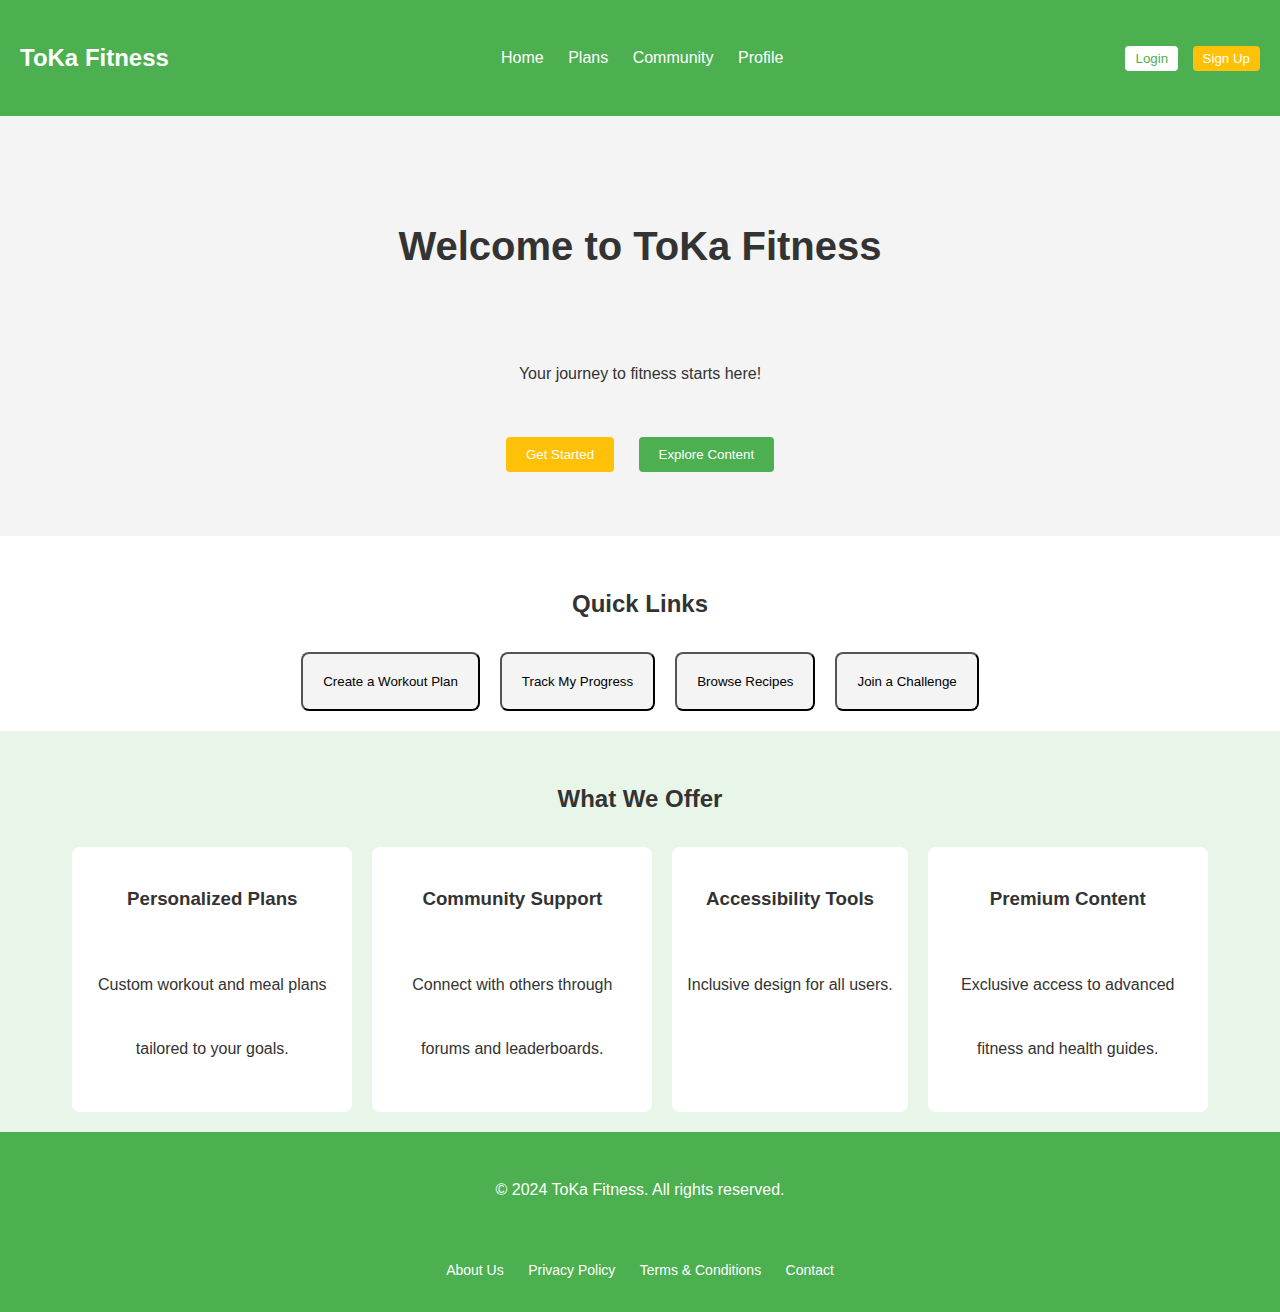
==== Toka fitness/index.html @ 469d5b6a "Toka fitness" ====
<!DOCTYPE html>
<html lang="en">
<head>
    <meta charset="UTF-8">
    <meta name="viewport" content="width=device-width, initial-scale=1.0">
    <title>ToKa Fitness</title>
    <link rel="stylesheet" href="styles.css">
    <script defer src="app.js"></script>
</head>
<body>
    <!-- Header Section -->
    <header class="header">
        <div class="logo">ToKa Fitness</div>
        <nav class="nav-bar">
            <a href="#home">Home</a>
            <a href="#plans">Plans</a>
            <a href="#community">Community</a>
            <a href="#profile">Profile</a>
        </nav>
        <div class="auth-buttons">
            <button class="btn" id="login">Login</button>
            <button class="btn primary" id="signup">Sign Up</button>
        </div>
    </header>
 
    <!-- Hero Section -->
    <section class="hero">
        <h1>Welcome to ToKa Fitness</h1>
        <p>Your journey to fitness starts here!</p>
        <div class="hero-buttons">
            <button class="btn primary" id="getStarted">Get Started</button>
            <button class="btn" id="exploreContent">Explore Content</button>
        </div>
    </section>
 
    <!-- Quick Links Section -->
    <section class="quick-links">
        <h2>Quick Links</h2>
        <div class="links">
            <button class="card" id="workoutPlan">Create a Workout Plan</button>
            <button class="card" id="progress">Track My Progress</button>
            <button class="card" id="recipes">Browse Recipes</button>
            <button class="card" id="challenge">Join a Challenge</button>
        </div>
    </section>
 
    <!-- Highlighted Features Section -->
    <section class="features">
        <h2>What We Offer</h2>
        <div class="feature-cards">
            <div class="feature">
                <h3>Personalized Plans</h3>
                <p>Custom workout and meal plans tailored to your goals.</p>
            </div>
            <div class="feature">
                <h3>Community Support</h3>
                <p>Connect with others through forums and leaderboards.</p>
            </div>
            <div class="feature">
                <h3>Accessibility Tools</h3>
                <p>Inclusive design for all users.</p>
            </div>
            <div class="feature">
                <h3>Premium Content</h3>
                <p>Exclusive access to advanced fitness and health guides.</p>
            </div>
        </div>
    </section>
 
    <!-- Footer -->
    <footer class="footer">
        <p>&copy; 2024 ToKa Fitness. All rights reserved.</p>
        <div class="footer-links">
            <a href="#about">About Us</a>
            <a href="#privacy">Privacy Policy</a>
            <a href="#terms">Terms & Conditions</a>
            <a href="#contact">Contact</a>
        </div>
    </footer>
</body>
</html>
---- Toka fitness/styles.css ----
body {
    margin: 0;
    font-family: Arial, sans-serif;
    line-height: 4.0;
    color: #333;
}
 
h1, h2, h3 {
    margin: 0;
}
 
a {
    text-decoration: none;
    color: #333;
}
 
/* Header */
.header {
    display: flex;
    justify-content: space-between;
    align-items: center;
    background-color: #4CAF50;
    padding: 10px 20px;
    color: white;
}
 
.header .logo {
    font-size: 24px;
    font-weight: bold;
}
 
.nav-bar a {
    margin: 0 10px;
    color: white;
}
 
.auth-buttons .btn {
    margin-left: 10px;
    padding: 5px 10px;
    border: none;
    border-radius: 4px;
    background: white;
    color: #4CAF50;
    cursor: pointer;
}
 
.auth-buttons .btn.primary {
    background: #FFC107;
    color: white;
}
 
/* Hero Section */
.hero {
    text-align: center;
    padding: 50px 20px;
    background: #F4F4F4;
}
 
.hero h1 {
    margin-bottom: 10px;
    font-size: 2.5em;
}
 
.hero-buttons .btn {
    margin: 10px;
    padding: 10px 20px;
    border: none;
    border-radius: 4px;
    background: #4CAF50;
    color: white;
    cursor: pointer;
}
 
.hero-buttons .btn.primary {
    background: #FFC107;
}
 
/* Quick Links Section */
.quick-links {
    padding: 20px;
    background: #FFF;
    text-align: center;
}
 
.quick-links .links {
    display: flex;
    justify-content: center;
    gap: 20px;
}
 
.quick-links .card {
    padding: 20px;
    background: #F4F4F4;
    border-radius: 8px;
    transition: transform 0.2s;
}
 
.quick-links .card:hover {
    transform: scale(1.05);
}
 
/* Features Section */
.features {
    padding: 20px;
    background: #E8F5E9;
    text-align: center;
}
 
.feature-cards {
    display: flex;
    justify-content: center;
    gap: 20px;
    flex-wrap: wrap;
}
 
.feature {
    padding: 15px;
    background: white;
    border-radius: 8px;
    max-width: 250px;
}
 
/* Footer */
.footer {
    text-align: center;
    padding: 10px;
    background: #4CAF50;
    color: white;
}
 
.footer-links a {
    margin: 0 10px;
    color: white;
    font-size: 14px;
}
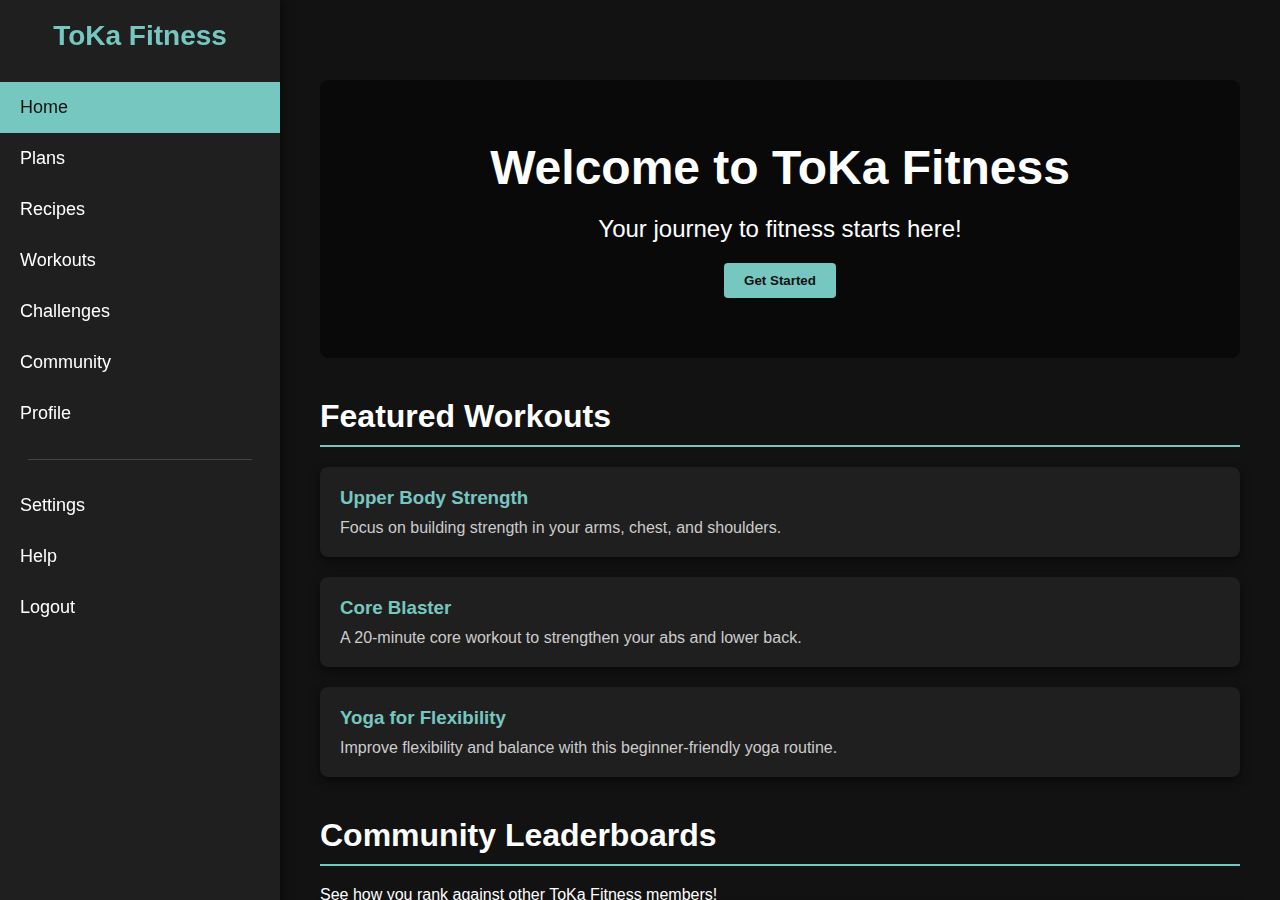
==== commit d50c9433: "agrsa" ====
--- a/Toka fitness/index.html
+++ b/Toka fitness/index.html
@@ -3,79 +3,291 @@
 <head>
     <meta charset="UTF-8">
     <meta name="viewport" content="width=device-width, initial-scale=1.0">
-    <title>ToKa Fitness</title>
+    <title>ToKa Fitness - Modern UI</title>
     <link rel="stylesheet" href="styles.css">
     <script defer src="app.js"></script>
+<style>
+    /* Reset & Font */
+    body, h1, h2, h3, p, button {
+        margin: 0;
+        padding: 0;
+        box-sizing: border-box;
+    }
+
+    body {
+        margin: 0;
+        font-family: 'Arial', sans-serif;
+        display: flex;
+        height: 100vh;
+        background-color: #121212;
+        color: #ffffff;
+        overflow: hidden;
+    }
+
+    /* Side Navigation */
+    .side-nav {
+        width: 280px;
+        height: 100%;
+        background-color: #1f1f1f;
+        display: flex;
+        flex-direction: column;
+        padding: 20px 0;
+        position: fixed;
+        box-shadow: 2px 0 10px rgba(0, 0, 0, 0.5);
+    }
+
+    .side-nav .logo {
+        font-size: 28px;
+        font-weight: bold;
+        text-align: center;
+        margin-bottom: 30px;
+        color: #76c7c0;
+    }
+
+    .side-nav button {
+        display: flex;
+        align-items: center;
+        gap: 10px;
+        background: none;
+        border: none;
+        color: #ffffff;
+        padding: 15px 20px;
+        text-align: left;
+        width: 100%;
+        cursor: pointer;
+        font-size: 18px;
+        transition: background 0.3s, color 0.3s;
+    }
+
+    .side-nav button:hover {
+        background-color: #333;
+    }
+
+    .side-nav button.active {
+        background-color: #76c7c0;
+        color: #121212;
+    }
+
+    .side-nav .divider {
+        height: 1px;
+        width: 80%;
+        background-color: #444;
+        margin: 20px auto;
+    }
+
+    /* Content Area */
+    .content {
+        margin-left: 280px;
+        padding: 40px;
+        width: calc(100% - 280px);
+        overflow-y: auto;
+    }
+
+    .hero {
+        text-align: center;
+        padding: 60px 20px;
+        background: url('fitness-hero.jpg') no-repeat center center/cover;
+        border-radius: 8px;
+        color: #ffffff;
+        position: relative;
+        overflow: hidden;
+    }
+
+    .hero::before {
+        content: '';
+        position: absolute;
+        top: 0;
+        left: 0;
+        width: 100%;
+        height: 100%;
+        background: rgba(0, 0, 0, 0.5);
+    }
+
+    .hero h1, .hero p, .hero .btn {
+        position: relative;
+        z-index: 1;
+    }
+
+    .hero h1 {
+        font-size: 3em;
+    }
+
+    .hero p {
+        margin: 20px 0;
+        font-size: 1.5em;
+    }
+
+    .hero .btn {
+        padding: 10px 20px;
+        border: none;
+        border-radius: 4px;
+        background-color: #76c7c0;
+        color: #121212;
+        cursor: pointer;
+        font-weight: bold;
+        transition: background 0.3s;
+    }
+
+    .hero .btn:hover {
+        background-color: #63b3ad;
+    }
+
+    /* Section Styling */
+    .section {
+        margin: 40px 0;
+    }
+
+    .section h2 {
+        margin-bottom: 20px;
+        border-bottom: 2px solid #76c7c0;
+        padding-bottom: 10px;
+        font-size: 2em;
+    }
+
+    .card {
+        padding: 20px;
+        background-color: #1f1f1f;
+        border-radius: 8px;
+        margin-bottom: 20px;
+        box-shadow: 0 4px 10px rgba(0, 0, 0, 0.5);
+        transition: transform 0.3s;
+    }
+
+    .card:hover {
+        transform: scale(1.05);
+    }
+
+    .card h3 {
+        margin-bottom: 10px;
+        color: #76c7c0;
+    }
+
+    .card p {
+        font-size: 1em;
+        color: #ccc;
+    }
+
+    /* Scrollbar Customization */
+    ::-webkit-scrollbar {
+        width: 10px;
+    }
+
+    ::-webkit-scrollbar-thumb {
+        background: #76c7c0;
+        border-radius: 5px;
+    }
+
+    ::-webkit-scrollbar-thumb:hover {
+        background: #63b3ad;
+    }
+</style>
+
 </head>
 <body>
-    <!-- Header Section -->
-    <header class="header">
+
+    <!-- Side Navigation -->
+    <aside class="side-nav">
         <div class="logo">ToKa Fitness</div>
-        <nav class="nav-bar">
-            <a href="#home">Home</a>
-            <a href="#plans">Plans</a>
-            <a href="#community">Community</a>
-            <a href="#profile">Profile</a>
-        </nav>
-        <div class="auth-buttons">
-            <button class="btn" id="login">Login</button>
-            <button class="btn primary" id="signup">Sign Up</button>
-        </div>
-    </header>
- 
-    <!-- Hero Section -->
-    <section class="hero">
+        <button class="active" onclick="showSection('home')">Home</button>
+        <button onclick="showSection('plans')">Plans</button>
+        <button onclick="showSection('recipes')">Recipes</button>
+        <button onclick="showSection('workouts')">Workouts</button>
+        <button onclick="showSection('challenges')">Challenges</button>
+        <button onclick="showSection('community')">Community</button>
+        <button onclick="showSection('profile')">Profile</button>
+        <div class="divider"></div>
+        <button onclick="showSection('settings')">Settings</button>
+        <button onclick="showSection('help')">Help</button>
+        <button onclick="showSection('logout')">Logout</button>
+    </aside>
+
+<!-- Main Content -->
+<div class="content" id="mainContent">
+    <!-- Home Section -->
+    <div class="hero section" id="home">
         <h1>Welcome to ToKa Fitness</h1>
         <p>Your journey to fitness starts here!</p>
-        <div class="hero-buttons">
-            <button class="btn primary" id="getStarted">Get Started</button>
-            <button class="btn" id="exploreContent">Explore Content</button>
-        </div>
-    </section>
- 
-    <!-- Quick Links Section -->
-    <section class="quick-links">
-        <h2>Quick Links</h2>
-        <div class="links">
-            <button class="card" id="workoutPlan">Create a Workout Plan</button>
-            <button class="card" id="progress">Track My Progress</button>
-            <button class="card" id="recipes">Browse Recipes</button>
-            <button class="card" id="challenge">Join a Challenge</button>
-        </div>
-    </section>
- 
-    <!-- Highlighted Features Section -->
-    <section class="features">
-        <h2>What We Offer</h2>
-        <div class="feature-cards">
-            <div class="feature">
-                <h3>Personalized Plans</h3>
-                <p>Custom workout and meal plans tailored to your goals.</p>
-            </div>
-            <div class="feature">
-                <h3>Community Support</h3>
-                <p>Connect with others through forums and leaderboards.</p>
-            </div>
-            <div class="feature">
-                <h3>Accessibility Tools</h3>
-                <p>Inclusive design for all users.</p>
-            </div>
-            <div class="feature">
-                <h3>Premium Content</h3>
-                <p>Exclusive access to advanced fitness and health guides.</p>
-            </div>
-        </div>
-    </section>
- 
-    <!-- Footer -->
-    <footer class="footer">
-        <p>&copy; 2024 ToKa Fitness. All rights reserved.</p>
-        <div class="footer-links">
-            <a href="#about">About Us</a>
-            <a href="#privacy">Privacy Policy</a>
-            <a href="#terms">Terms & Conditions</a>
-            <a href="#contact">Contact</a>
-        </div>
-    </footer>
+        <button class="btn">Get Started</button>
+    </div>
+
+    <!-- Featured Workouts Section -->
+    <div class="section" id="featuredWorkouts">
+        <h2>Featured Workouts</h2>
+        <div class="card">
+            <h3>Upper Body Strength</h3>
+            <p>Focus on building strength in your arms, chest, and shoulders.</p>
+        </div>
+        <div class="card">
+            <h3>Core Blaster</h3>
+            <p>A 20-minute core workout to strengthen your abs and lower back.</p>
+        </div>
+        <div class="card">
+            <h3>Yoga for Flexibility</h3>
+            <p>Improve flexibility and balance with this beginner-friendly yoga routine.</p>
+        </div>
+    </div>
+
+    <!-- Leaderboards Section -->
+    <div class="section" id="leaderboards">
+        <h2>Community Leaderboards</h2>
+        <p>See how you rank against other ToKa Fitness members!</p>
+        <div class="card">
+            <h3>Top Performers</h3>
+            <ul>
+                <li><strong>John D.</strong> – 1200 points</li>
+                <li><strong>Jane S.</strong> – 1100 points</li>
+                <li><strong>Mike T.</strong> – 1050 points</li>
+            </ul>
+        </div>
+        <div class="card">
+            <h3>Weekly Challenge Leaders</h3>
+            <ul>
+                <li><strong>Emily R.</strong> – 3 challenges completed</li>
+                <li><strong>Chris P.</strong> – 2 challenges completed</li>
+                <li><strong>Sophia M.</strong> – 2 challenges completed</li>
+            </ul>
+        </div>
+    </div>
+
+    <!-- Upcoming Events Section -->
+    <div class="section" id="events">
+        <h2>Upcoming Events</h2>
+        <div class="card">
+            <h3>5K Run Challenge</h3>
+            <p>Date: March 15, 2025 – Join our virtual 5K run and compete with others worldwide!</p>
+        </div>
+        <div class="card">
+            <h3>Spring Fitness Bootcamp</h3>
+            <p>Date: April 10, 2025 – A weekend of intensive fitness training with top instructors.</p>
+        </div>
+    </div>
+
+    <!-- Newsletter Signup Section -->
+    <div class="section" id="newsletter">
+        <h2>Stay Updated</h2>
+        <p>Subscribe to our newsletter to receive fitness tips, healthy recipes, and more.</p>
+        <input type="email" placeholder="Enter your email" class="input-email">
+        <button class="btn">Subscribe</button>
+    </div>
+
+    <!-- FAQs Section -->
+    <div class="section" id="faqs">
+        <h2>Frequently Asked Questions</h2>
+        <div class="card">
+            <h3>How do I start a workout plan?</h3>
+            <p>Go to the "Plans" section and select a workout plan that fits your goals.</p>
+        </div>
+        <div class="card">
+            <h3>Can I track my progress?</h3>
+            <p>Yes, use the "Progress" section to log your workouts and track your improvements over time.</p>
+        </div>
+        <div class="card">
+            <h3>How do I join a community challenge?</h3>
+            <p>Navigate to the "Challenges" section to see the latest challenges and join one that interests you.</p>
+        </div>
+    </div>
+</div>
+
+    </script>
 </body>
-</html>+</html>
